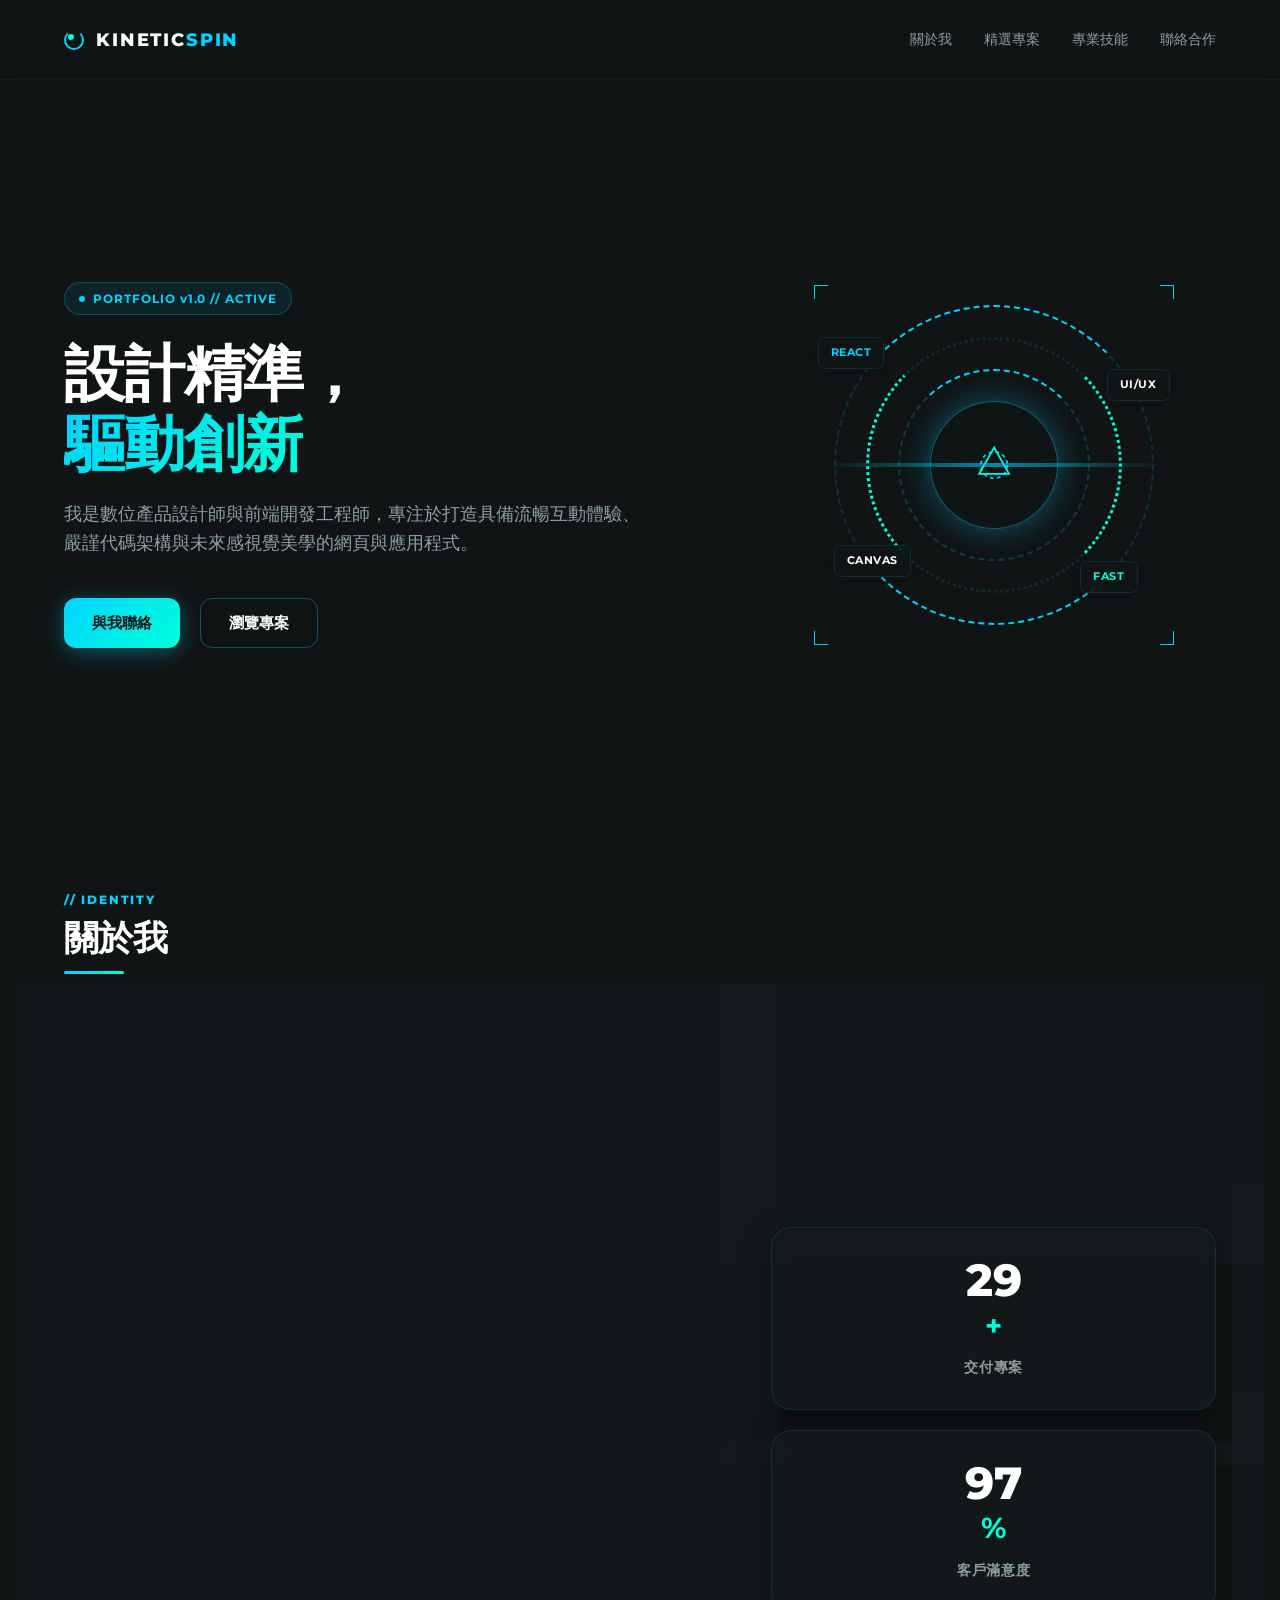
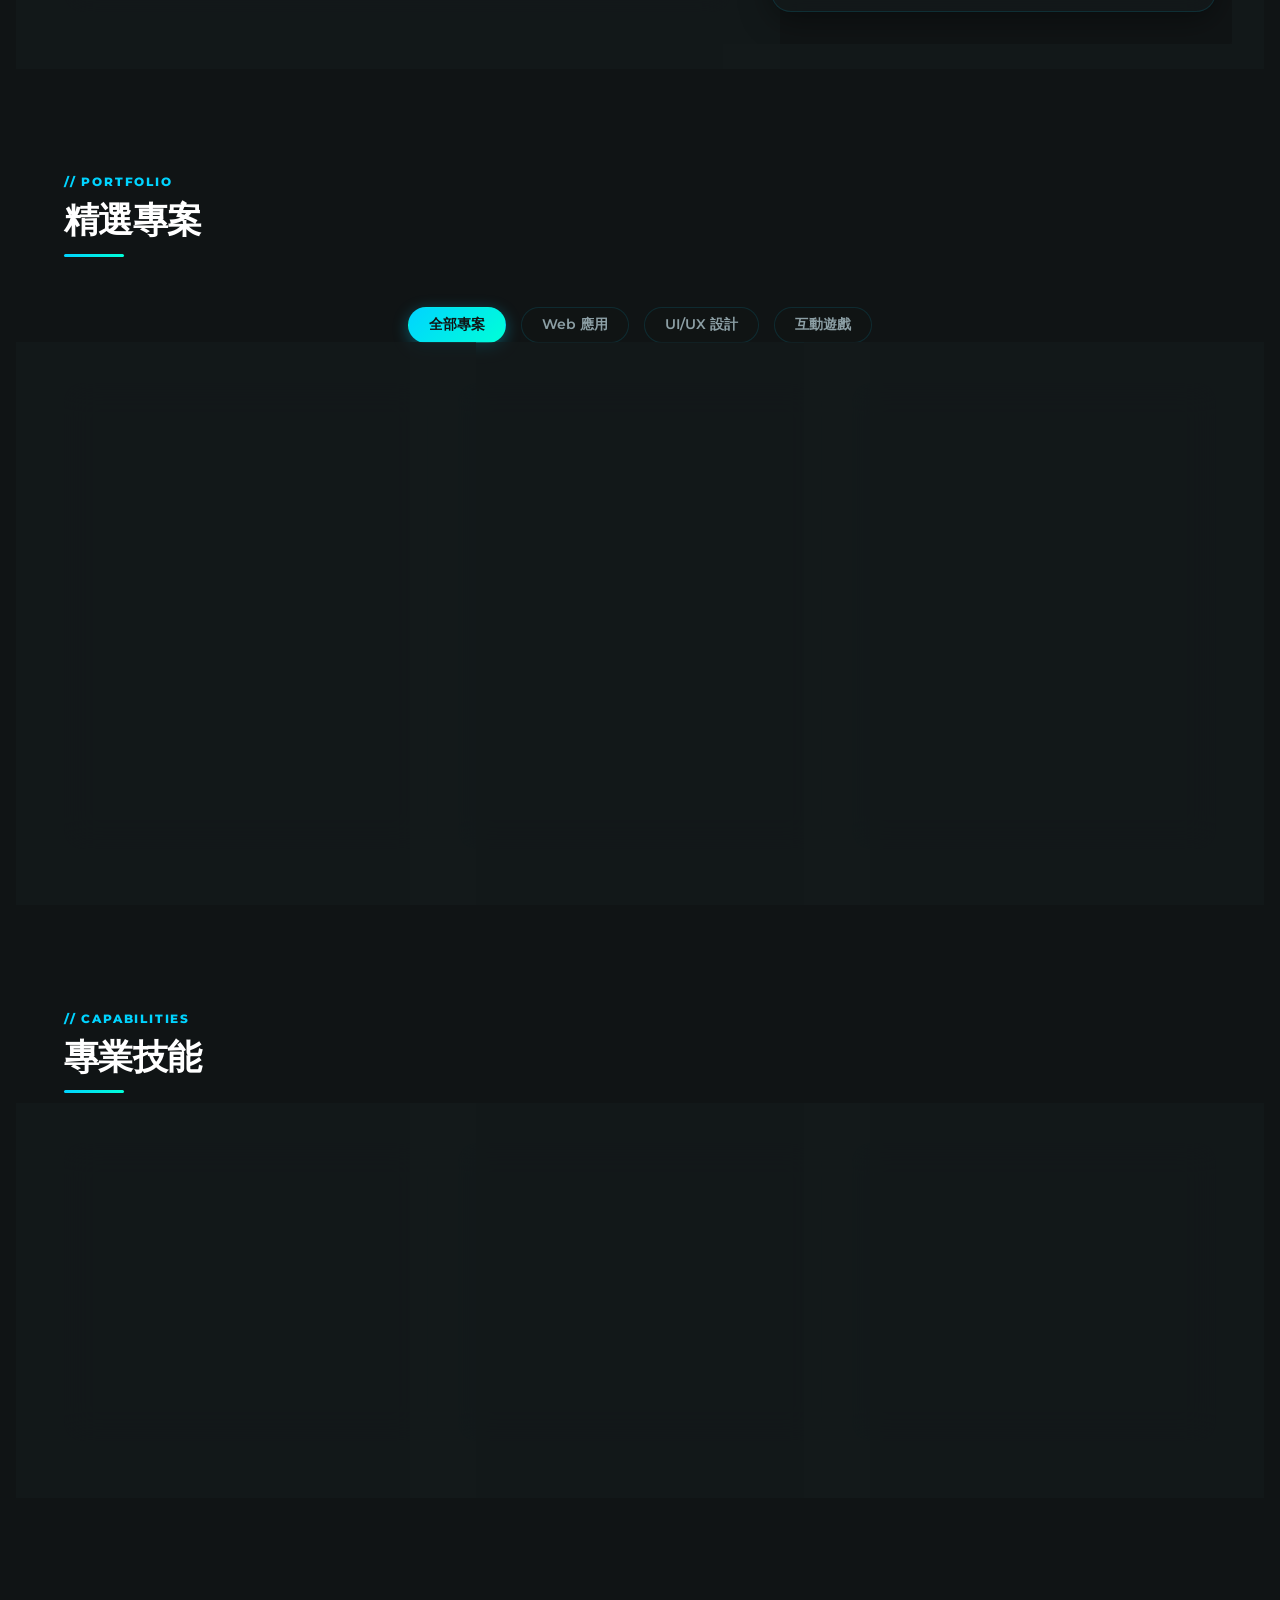
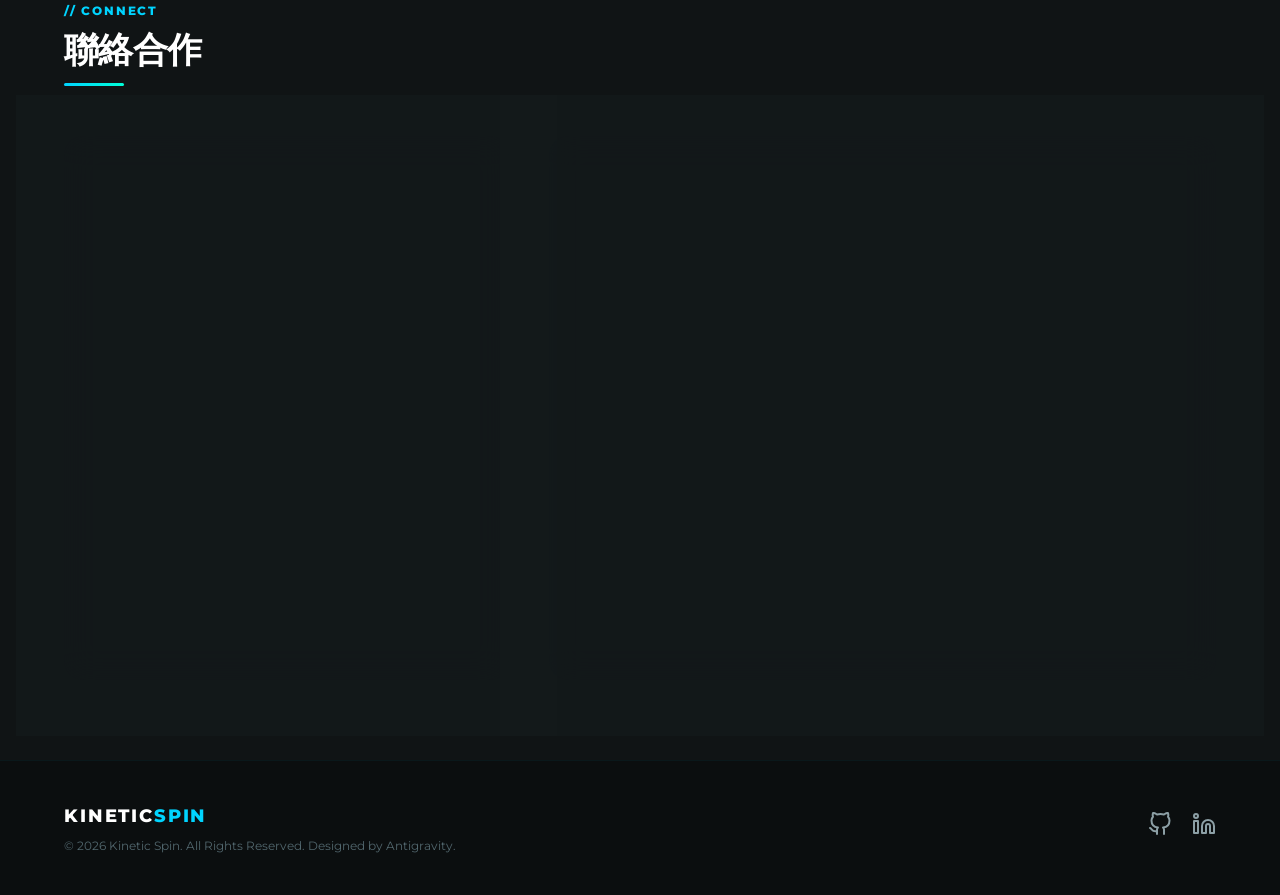
==== index.html @ 8aca9021 "Add files via upload" ====
<!DOCTYPE html>
<html lang="zh-Hant">
<head>
    <meta charset="UTF-8">
    <meta name="viewport" content="width=device-width, initial-scale=1.0">
    <title>設計精準，驅動創新 | Kinetic Spin Portfolio</title>
    <meta name="description" content="個人數位產品設計與網頁開發作品集，融合 Kinetic Spin 科技美學，提供極致的前端體驗與創新技術展示。">
    <!-- Google Font: Montserrat -->
    <link rel="preconnect" href="https://fonts.googleapis.com">
    <link rel="preconnect" href="https://fonts.gstatic.com" crossorigin>
    <link href="https://fonts.googleapis.com/css2?family=Montserrat:wght@300;400;500;600;700;800;900&display=swap" rel="stylesheet">
    <!-- Stylesheet -->
    <link rel="stylesheet" href="styles.css">
</head>
<body>

    <!-- Particle Background Canvas -->
    <canvas id="particleCanvas"></canvas>

    <!-- Navigation Header -->
    <header class="header">
        <div class="nav-container">
            <a href="#" class="logo">
                <div class="logo-spin"></div>
                <span>KINETIC<span class="highlight">SPIN</span></span>
            </a>
            <button class="mobile-nav-toggle" aria-label="切換選單">
                <span class="bar"></span>
                <span class="bar"></span>
                <span class="bar"></span>
            </button>
            <nav class="nav-links">
                <a href="#about" class="nav-link">關於我</a>
                <a href="#projects" class="nav-link">精選專案</a>
                <a href="#skills" class="nav-link">專業技能</a>
                <a href="#contact" class="nav-link">聯絡合作</a>
            </nav>
        </div>
    </header>

    <!-- Main Content -->
    <main>
        <!-- Hero Section -->
        <section id="hero" class="hero-section">
            <div class="grid-container hero-grid">
                <div class="hero-content">
                    <div class="tech-chip">
                        <span class="pulse-dot"></span>
                        <span>PORTFOLIO v1.0 // ACTIVE</span>
                    </div>
                    <h1 class="hero-title">設計精準，<br><span class="gradient-text">驅動創新</span></h1>
                    <p class="hero-subtitle">
                        我是數位產品設計師與前端開發工程師，專注於打造具備流暢互動體驗、嚴謹代碼架構與未來感視覺美學的網頁與應用程式。
                    </p>
                    <div class="hero-actions">
                        <a href="#contact" class="btn btn-primary">與我聯絡</a>
                        <a href="#projects" class="btn btn-secondary">瀏覽專案</a>
                    </div>
                </div>
                <div class="hero-visual">
                    <div class="kinetic-spin-core" id="kineticCore">
                        <!-- Concentric Rotating Cyber Rings -->
                        <div class="ring outer-ring"></div>
                        <div class="ring mid-ring"></div>
                        <div class="ring inner-ring"></div>
                        <div class="core-node">
                            <svg viewBox="0 0 100 100" class="core-svg">
                                <circle cx="50" cy="50" r="15" fill="none" stroke="#00d4ff" stroke-width="2" stroke-dasharray="4, 4" class="pulse-circle" />
                                <polygon points="50,30 67,60 33,60" fill="none" stroke="#00ffd8" stroke-width="2" class="spin-polygon" />
                            </svg>
                        </div>
                        <!-- Tech HUD overlays -->
                        <div class="hud-scanner"></div>
                        <div class="hud-angle-indicator top-left"></div>
                        <div class="hud-angle-indicator top-right"></div>
                        <div class="hud-angle-indicator bottom-left"></div>
                        <div class="hud-angle-indicator bottom-right"></div>
                        <!-- Floating Tech Tags -->
                        <span class="floating-tag tag-1">REACT</span>
                        <span class="floating-tag tag-2">UI/UX</span>
                        <span class="floating-tag tag-3">CANVAS</span>
                        <span class="floating-tag tag-4">FAST</span>
                    </div>
                </div>
            </div>
        </section>

        <!-- About Me Section -->
        <section id="about" class="about-section scroll-reveal">
            <div class="container">
                <div class="section-header">
                    <span class="section-tag">// IDENTITY</span>
                    <h2 class="section-title">關於我</h2>
                    <div class="title-bar"></div>
                </div>
                <div class="about-grid">
                    <div class="about-text-panel glass-panel">
                        <p class="about-paragraph">
                            熱衷於將複雜的用戶需求與業務邏輯轉化為精美、易用且效能卓越的數位介面。我深信，好的產品設計應該像精密齒輪般運作順暢，同時在視覺上給人深刻的衝擊。
                        </p>
                        <p class="about-paragraph">
                            在開發上，我秉持語意化 HTML、模組化 CSS 與高效能 JavaScript，對動畫渲染細節有極高的敏銳度，能純熟運用 HTML5 Canvas、SVG 動畫以及多種主流前端框架。
                        </p>
                    </div>
                    <div class="metrics-panel">
                        <div class="metric-card glass-panel">
                            <span class="metric-num" data-val="5">0</span><span class="metric-plus">+</span>
                            <span class="metric-label">專業年資</span>
                        </div>
                        <div class="metric-card glass-panel">
                            <span class="metric-num" data-val="30">0</span><span class="metric-plus">+</span>
                            <span class="metric-label">交付專案</span>
                        </div>
                        <div class="metric-card glass-panel">
                            <span class="metric-num" data-val="100">0</span><span class="metric-plus">%</span>
                            <span class="metric-label">客戶滿意度</span>
                        </div>
                    </div>
                </div>
            </div>
        </section>

        <!-- Featured Works Section -->
        <section id="projects" class="projects-section scroll-reveal">
            <div class="container">
                <div class="section-header">
                    <span class="section-tag">// PORTFOLIO</span>
                    <h2 class="section-title">精選專案</h2>
                    <div class="title-bar"></div>
                </div>

                <!-- Filter Controls -->
                <div class="filter-controls">
                    <button class="filter-btn active" data-filter="all">全部專案</button>
                    <button class="filter-btn" data-filter="webapp">Web 應用</button>
                    <button class="filter-btn" data-filter="design">UI/UX 設計</button>
                    <button class="filter-btn" data-filter="game">互動遊戲</button>
                </div>

                <!-- Projects Grid -->
                <div class="projects-grid">
                    <!-- Project 1: Kinetic Analytics Dashboard -->
                    <div class="project-card glass-panel" data-category="webapp">
                        <div class="project-image-wrapper">
                            <img src="./assets/project-spin.png" alt="Kinetic Analytics Dashboard 專案縮圖" class="project-image">
                            <div class="project-overlay">
                                <a href="#" class="project-link" aria-label="查看專案詳情">
                                    <svg width="24" height="24" viewBox="0 0 24 24" fill="none" stroke="currentColor" stroke-width="2" stroke-linecap="round" stroke-linejoin="round"><path d="M18 13v6a2 2 0 0 1-2 2H5a2 2 0 0 1-2-2V8a2 2 0 0 1 2-2h6"></path><polyline points="15 3 21 3 21 9"></polyline><line x1="10" y1="14" x2="21" y2="3"></line></svg>
                                </a>
                            </div>
                        </div>
                        <div class="project-details">
                            <span class="project-cat">Web 應用 / 後台系統</span>
                            <h3 class="project-name">Kinetic 數據分析儀表板</h3>
                            <p class="project-description">
                                專為物聯網設備監控設計的即時數據視覺化平台，具備旋轉指針、毛玻璃質感的遙測小工具及深層數據分析報表。
                            </p>
                            <div class="tech-tags">
                                <span class="tech-tag">React</span>
                                <span class="tech-tag">Tailwind</span>
                                <span class="tech-tag">Chart.js</span>
                                <span class="tech-tag">Node.js</span>
                            </div>
                        </div>
                    </div>

                    <!-- Project 2: Interactive Physics Engine -->
                    <div class="project-card glass-panel" data-category="webapp design">
                        <div class="project-image-wrapper">
                            <img src="./assets/project-canvas.png" alt="Interactive Physics Engine 專案縮圖" class="project-image">
                            <div class="project-overlay">
                                <a href="#" class="project-link" aria-label="查看專案詳情">
                                    <svg width="24" height="24" viewBox="0 0 24 24" fill="none" stroke="currentColor" stroke-width="2" stroke-linecap="round" stroke-linejoin="round"><path d="M18 13v6a2 2 0 0 1-2 2H5a2 2 0 0 1-2-2V8a2 2 0 0 1 2-2h6"></path><polyline points="15 3 21 3 21 9"></polyline><line x1="10" y1="14" x2="21" y2="3"></line></svg>
                                </a>
                            </div>
                        </div>
                        <div class="project-details">
                            <span class="project-cat">網頁特效 / Canvas</span>
                            <h3 class="project-name">二維物理引擎實驗室</h3>
                            <p class="project-description">
                                基於 HTML5 Canvas 的輕量級物理引擎，模擬剛體動力學、粒子碰撞網絡與向量場疊加，提供流暢的 60fps 網頁運算。
                            </p>
                            <div class="tech-tags">
                                <span class="tech-tag">Vanilla JS</span>
                                <span class="tech-tag">Canvas</span>
                                <span class="tech-tag">SVG Animation</span>
                                <span class="tech-tag">Math.js</span>
                            </div>
                        </div>
                    </div>

                    <!-- Project 3: Cyber Table Tennis -->
                    <div class="project-card glass-panel" data-category="game">
                        <div class="project-image-wrapper">
                            <img src="./assets/project-game.png" alt="Cyber Table Tennis 專案縮圖" class="project-image">
                            <div class="project-overlay">
                                <a href="#" class="project-link" aria-label="查看專案詳情">
                                    <svg width="24" height="24" viewBox="0 0 24 24" fill="none" stroke="currentColor" stroke-width="2" stroke-linecap="round" stroke-linejoin="round"><path d="M18 13v6a2 2 0 0 1-2 2H5a2 2 0 0 1-2-2V8a2 2 0 0 1 2-2h6"></path><polyline points="15 3 21 3 21 9"></polyline><line x1="10" y1="14" x2="21" y2="3"></line></svg>
                                </a>
                            </div>
                        </div>
                        <div class="project-details">
                            <span class="project-cat">網頁遊戲 / WebGL</span>
                            <h3 class="project-name">極速光輪桌球賽</h3>
                            <p class="project-description">
                                賽博龐克風格的網頁街機桌球遊戲，採用進階碰撞預測算法、智慧 AI 對手與沉浸式音效同步特效。
                            </p>
                            <div class="tech-tags">
                                <span class="tech-tag">Vue.js</span>
                                <span class="tech-tag">Canvas API</span>
                                <span class="tech-tag">Web Audio</span>
                            </div>
                        </div>
                    </div>
                </div>
            </div>
        </section>

        <!-- Skills Section -->
        <section id="skills" class="skills-section scroll-reveal">
            <div class="container">
                <div class="section-header">
                    <span class="section-tag">// CAPABILITIES</span>
                    <h2 class="section-title">專業技能</h2>
                    <div class="title-bar"></div>
                </div>

                <div class="skills-grid">
                    <!-- Tech Skill Categories -->
                    <div class="skill-category glass-panel">
                        <h3 class="category-title">前端開發</h3>
                        <div class="skills-list">
                            <div class="skill-item">
                                <div class="skill-info">
                                    <span>HTML5 / CSS3 / ES6+</span>
                                    <span>95%</span>
                                </div>
                                <div class="progress-bar-bg"><div class="progress-bar-fill" style="width: 95%"></div></div>
                            </div>
                            <div class="skill-item">
                                <div class="skill-info">
                                    <span>React.js / Vue.js</span>
                                    <span>90%</span>
                                </div>
                                <div class="progress-bar-bg"><div class="progress-bar-fill" style="width: 90%"></div></div>
                            </div>
                            <div class="skill-item">
                                <div class="skill-info">
                                    <span>Canvas / SVG / WebGL</span>
                                    <span>85%</span>
                                </div>
                                <div class="progress-bar-bg"><div class="progress-bar-fill" style="width: 85%"></div></div>
                            </div>
                        </div>
                    </div>

                    <div class="skill-category glass-panel">
                        <h3 class="category-title">產品與設計</h3>
                        <div class="skills-list">
                            <div class="skill-item">
                                <div class="skill-info">
                                    <span>UI/UX 介面設計</span>
                                    <span>90%</span>
                                </div>
                                <div class="progress-bar-bg"><div class="progress-bar-fill" style="width: 90%"></div></div>
                            </div>
                            <div class="skill-item">
                                <div class="skill-info">
                                    <span>原型製作 (Figma)</span>
                                    <span>92%</span>
                                </div>
                                <div class="progress-bar-bg"><div class="progress-bar-fill" style="width: 92%"></div></div>
                            </div>
                            <div class="skill-item">
                                <div class="skill-info">
                                    <span>動態與微互動設計</span>
                                    <span>88%</span>
                                </div>
                                <div class="progress-bar-bg"><div class="progress-bar-fill" style="width: 88%"></div></div>
                            </div>
                        </div>
                    </div>

                    <div class="skill-category glass-panel">
                        <h3 class="category-title">其他技術</h3>
                        <div class="skills-list">
                            <div class="skill-item">
                                <div class="skill-info">
                                    <span>Node.js / RESTful API</span>
                                    <span>80%</span>
                                </div>
                                <div class="progress-bar-bg"><div class="progress-bar-fill" style="width: 80%"></div></div>
                            </div>
                            <div class="skill-item">
                                <div class="skill-info">
                                    <span>Git 版本控制 / Webpack / Vite</span>
                                    <span>88%</span>
                                </div>
                                <div class="progress-bar-bg"><div class="progress-bar-fill" style="width: 88%"></div></div>
                            </div>
                            <div class="skill-item">
                                <div class="skill-info">
                                    <span>效能優化與 SEO</span>
                                    <span>85%</span>
                                </div>
                                <div class="progress-bar-bg"><div class="progress-bar-fill" style="width: 85%"></div></div>
                            </div>
                        </div>
                    </div>
                </div>
            </div>
        </section>

        <!-- Contact Section -->
        <section id="contact" class="contact-section scroll-reveal">
            <div class="container">
                <div class="section-header">
                    <span class="section-tag">// CONNECT</span>
                    <h2 class="section-title">聯絡合作</h2>
                    <div class="title-bar"></div>
                </div>

                <div class="contact-grid">
                    <div class="contact-info-panel glass-panel">
                        <h3 class="panel-subtitle">啟動新專案？</h3>
                        <p class="panel-desc">
                            如果您有開發需求、設計項目，或是想聊聊合作機會，歡迎填寫右側表單，我將在 24 小時內與您聯繫。
                        </p>
                        <div class="contact-details">
                            <div class="contact-detail-item">
                                <svg width="20" height="20" viewBox="0 0 24 24" fill="none" stroke="#00d4ff" stroke-width="2" stroke-linecap="round" stroke-linejoin="round"><path d="M4 4h16c1.1 0 2 .9 2 2v12c0 1.1-.9 2-2 2H4c-1.1 0-2-.9-2-2V6c0-1.1.9-2 2-2z"></path><polyline points="22,6 12,13 2,6"></polyline></svg>
                                <span>contact@kineticspin.design</span>
                            </div>
                            <div class="contact-detail-item">
                                <svg width="20" height="20" viewBox="0 0 24 24" fill="none" stroke="#00d4ff" stroke-width="2" stroke-linecap="round" stroke-linejoin="round"><path d="M21 10c0 7-9 13-9 13s-9-6-9-13a9 9 0 0 1 18 0z"></path><circle cx="12" cy="10" r="3"></circle></svg>
                                <span>台灣, 台北市</span>
                            </div>
                        </div>
                    </div>

                    <div class="contact-form-panel glass-panel">
                        <form id="contactForm" novalidate>
                            <div class="form-group">
                                <label for="name" class="form-label">您的姓名</label>
                                <input type="text" id="name" name="name" class="form-input" placeholder="請輸入姓名" required>
                                <span class="error-msg" id="nameError">姓名為必填欄位</span>
                            </div>
                            <div class="form-group">
                                <label for="email" class="form-label">電子郵件</label>
                                <input type="email" id="email" name="email" class="form-input" placeholder="example@email.com" required>
                                <span class="error-msg" id="emailError">請輸入有效的電子郵件地址</span>
                            </div>
                            <div class="form-group">
                                <label for="message" class="form-label">訊息內容</label>
                                <textarea id="message" name="message" class="form-input form-textarea" placeholder="說說您的專案構想..." required></textarea>
                                <span class="error-msg" id="messageError">訊息內容不能為空</span>
                            </div>
                            <button type="submit" class="btn btn-primary btn-block">
                                <span>發送訊息</span>
                                <div class="btn-glow"></div>
                            </button>
                        </form>
                        <!-- Form Success Overlay -->
                        <div class="form-success-overlay" id="formSuccess">
                            <div class="success-icon">✓</div>
                            <h3>發送成功！</h3>
                            <p>感謝您的聯絡，我會盡快回覆您。</p>
                            <button class="btn btn-secondary btn-sm" id="closeSuccessBtn">再次填寫</button>
                        </div>
                    </div>
                </div>
            </div>
        </section>
    </main>

    <!-- Footer Section -->
    <footer class="footer">
        <div class="container footer-container">
            <div class="footer-info">
                <p class="footer-logo">KINETIC<span class="highlight">SPIN</span></p>
                <p class="footer-copyright">&copy; 2026 Kinetic Spin. All Rights Reserved. Designed by Antigravity.</p>
            </div>
            <div class="footer-links">
                <a href="https://github.com" target="_blank" rel="noopener noreferrer" class="footer-social-link" aria-label="Github">
                    <svg width="24" height="24" viewBox="0 0 24 24" fill="none" stroke="currentColor" stroke-width="2" stroke-linecap="round" stroke-linejoin="round"><path d="M9 19c-5 1.5-5-2.5-7-3m14 6v-3.87a3.37 3.37 0 0 0-.94-2.61c3.14-.35 6.44-1.54 6.44-7A5.44 5.44 0 0 0 20 4.77 5.07 5.07 0 0 0 19.91 1S18.73.65 16 2.48a13.38 13.38 0 0 0-7 0C6.27.65 5.09 1 5.09 1A5.07 5.07 0 0 0 5 4.77a5.44 5.44 0 0 0-1.5 3.78c0 5.42 3.3 6.61 6.44 7A3.37 3.37 0 0 0 9 18.13V22"></path></svg>
                </a>
                <a href="https://linkedin.com" target="_blank" rel="noopener noreferrer" class="footer-social-link" aria-label="LinkedIn">
                    <svg width="24" height="24" viewBox="0 0 24 24" fill="none" stroke="currentColor" stroke-width="2" stroke-linecap="round" stroke-linejoin="round"><path d="M16 8a6 6 0 0 1 6 6v7h-4v-7a2 2 0 0 0-2-2 2 2 0 0 0-2 2v7h-4v-7a6 6 0 0 1 6-6z"></path><rect x="2" y="9" width="4" height="12"></rect><circle cx="4" cy="4" r="2"></circle></svg>
                </a>
            </div>
        </div>
    </footer>

    <!-- JavaScript -->
    <script src="script.js"></script>
</body>
</html>
---- styles.css ----
/* ==========================================================================
   Kinetic Spin Portfolio - CSS Stylesheet
   ========================================================================== */

/* --- Custom Properties & Theme Setup --- */
:root {
    --bg-primary: #101415;
    --bg-secondary: #141b1d;
    --bg-card: rgba(20, 27, 29, 0.65);
    
    --accent-cyan: #00d4ff;
    --accent-cyan-glow: rgba(0, 212, 255, 0.35);
    --accent-teal: #00ffd8;
    --accent-teal-glow: rgba(0, 255, 216, 0.3);
    
    --text-primary: #ffffff;
    --text-secondary: #8c9fa5;
    --text-muted: #52676e;
    
    --glass-border: rgba(0, 212, 255, 0.12);
    --glass-border-hover: rgba(0, 212, 255, 0.35);
    --glass-blur: 16px;
    
    --font-main: 'Montserrat', -apple-system, BlinkMacSystemFont, "Segoe UI", Roboto, sans-serif;
    
    --transition-fast: 0.2s ease;
    --transition-normal: 0.4s cubic-bezier(0.16, 1, 0.3, 1);
    --transition-slow: 0.8s cubic-bezier(0.16, 1, 0.3, 1);
    
    --border-radius-sm: 6px;
    --border-radius-md: 12px;
    --border-radius-lg: 20px; /* ROUND_EIGHT / Friendly modern tech look */
    
    --container-max-width: 1200px;
    --header-height: 80px;
}

/* --- Reset & Base Styles --- */
*, *::before, *::after {
    box-sizing: border-box;
    margin: 0;
    padding: 0;
}

html {
    scroll-behavior: smooth;
    font-size: 16px;
    background-color: var(--bg-primary);
    overflow-x: hidden;
}

body {
    font-family: var(--font-main);
    color: var(--text-primary);
    background-color: var(--bg-primary);
    line-height: 1.6;
    overflow-x: hidden;
    -webkit-font-smoothing: antialiased;
}

/* Custom Scrollbar */
::-webkit-scrollbar {
    width: 8px;
}
::-webkit-scrollbar-track {
    background: var(--bg-primary);
}
::-webkit-scrollbar-thumb {
    background: var(--bg-secondary);
    border: 2px solid var(--bg-primary);
    border-radius: 4px;
}
::-webkit-scrollbar-thumb:hover {
    background: var(--accent-cyan);
}

/* --- Layout Components --- */
.container {
    width: 90%;
    max-width: var(--container-max-width);
    margin: 0 auto;
    padding: 80px 0;
}

.grid-container {
    width: 90%;
    max-width: var(--container-max-width);
    margin: 0 auto;
}

/* Particle Background Canvas */
#particleCanvas {
    position: fixed;
    top: 0;
    left: 0;
    width: 100vw;
    height: 100vh;
    z-index: -2;
    pointer-events: none;
}

/* Cyber Grid & Scanline Background */
body::before {
    content: '';
    position: fixed;
    top: 0;
    left: 0;
    width: 100vw;
    height: 100vh;
    background-image: 
        linear-gradient(rgba(0, 212, 255, 0.015) 1px, transparent 1px),
        linear-gradient(90deg, rgba(0, 212, 255, 0.015) 1px, transparent 1px);
    background-size: 40px 40px;
    background-position: center;
    z-index: -1;
    pointer-events: none;
}

/* --- Glassmorphism UI Panels --- */
.glass-panel {
    background: var(--bg-card);
    backdrop-filter: blur(var(--glass-blur));
    -webkit-backdrop-filter: blur(var(--glass-blur));
    border: 1px solid var(--glass-border);
    border-radius: var(--border-radius-lg);
    box-shadow: 0 8px 32px 0 rgba(0, 0, 0, 0.37);
    transition: border-color var(--transition-normal), box-shadow var(--transition-normal), transform var(--transition-normal);
}

.glass-panel:hover {
    border-color: var(--glass-border-hover);
    box-shadow: 0 8px 32px 0 rgba(0, 212, 255, 0.08);
}

/* --- Typography Utilities --- */
h1, h2, h3, h4, h5, h6 {
    font-weight: 700;
    line-height: 1.2;
    letter-spacing: -0.02em;
}

.gradient-text {
    background: linear-gradient(135deg, var(--accent-cyan) 0%, var(--accent-teal) 100%);
    -webkit-background-clip: text;
    -webkit-text-fill-color: transparent;
    display: inline-block;
}

.highlight {
    color: var(--accent-cyan);
}

/* --- Button Styling --- */
.btn {
    display: inline-flex;
    align-items: center;
    justify-content: center;
    font-family: var(--font-main);
    font-size: 0.95rem;
    font-weight: 600;
    text-decoration: none;
    padding: 12px 28px;
    border-radius: var(--border-radius-md);
    cursor: pointer;
    transition: all var(--transition-normal);
    position: relative;
    overflow: hidden;
    gap: 8px;
}

.btn-primary {
    background: linear-gradient(135deg, var(--accent-cyan) 0%, var(--accent-teal) 100%);
    color: var(--bg-primary);
    border: none;
    box-shadow: 0 4px 20px var(--accent-cyan-glow);
}

.btn-primary:hover {
    transform: translateY(-2px);
    box-shadow: 0 6px 24px rgba(0, 212, 255, 0.5);
    filter: brightness(1.1);
}

.btn-secondary {
    background: transparent;
    color: var(--text-primary);
    border: 1px solid var(--glass-border-hover);
    backdrop-filter: blur(8px);
}

.btn-secondary:hover {
    background: rgba(0, 212, 255, 0.08);
    border-color: var(--accent-cyan);
    transform: translateY(-2px);
    box-shadow: 0 4px 15px var(--accent-cyan-glow);
}

.btn-block {
    display: flex;
    width: 100%;
}

.btn-sm {
    padding: 8px 16px;
    font-size: 0.85rem;
}

/* --- Header / Fixed Navigation --- */
.header {
    position: fixed;
    top: 0;
    left: 0;
    width: 100%;
    height: var(--header-height);
    background: rgba(16, 20, 21, 0.7);
    backdrop-filter: blur(12px);
    -webkit-backdrop-filter: blur(12px);
    border-bottom: 1px solid rgba(0, 212, 255, 0.06);
    z-index: 100;
    transition: background var(--transition-fast), border-bottom var(--transition-fast);
}

.header.scrolled {
    background: rgba(16, 20, 21, 0.9);
    border-bottom-color: rgba(0, 212, 255, 0.15);
}

.nav-container {
    max-width: var(--container-max-width);
    width: 90%;
    height: 100%;
    margin: 0 auto;
    display: flex;
    align-items: center;
    justify-content: space-between;
}

.logo {
    display: flex;
    align-items: center;
    gap: 12px;
    font-size: 1.15rem;
    font-weight: 800;
    letter-spacing: 0.1em;
    color: var(--text-primary);
    text-decoration: none;
}

.logo-spin {
    width: 20px;
    height: 20px;
    border: 2.5px solid var(--accent-cyan);
    border-top-color: transparent;
    border-radius: 50%;
    animation: spin 2.5s linear infinite;
    position: relative;
}

.logo-spin::before {
    content: '';
    position: absolute;
    top: 2px;
    left: 2px;
    width: 6px;
    height: 6px;
    background-color: var(--accent-teal);
    border-radius: 50%;
}

.nav-links {
    display: flex;
    gap: 32px;
}

.nav-link {
    color: var(--text-secondary);
    text-decoration: none;
    font-size: 0.9rem;
    font-weight: 500;
    position: relative;
    padding: 6px 0;
    transition: color var(--transition-fast);
}

.nav-link:hover {
    color: var(--accent-cyan);
}

.nav-link::after {
    content: '';
    position: absolute;
    bottom: 0;
    left: 0;
    width: 0%;
    height: 2px;
    background: linear-gradient(90deg, var(--accent-cyan), var(--accent-teal));
    transition: width var(--transition-normal);
}

.nav-link:hover::after,
.nav-link.active::after {
    width: 100%;
}

.nav-link.active {
    color: var(--text-primary);
}

/* Mobile Nav Toggle */
.mobile-nav-toggle {
    display: none;
    flex-direction: column;
    justify-content: space-between;
    width: 24px;
    height: 18px;
    background: transparent;
    border: none;
    cursor: pointer;
    z-index: 101;
}

.mobile-nav-toggle .bar {
    width: 100%;
    height: 2px;
    background-color: var(--text-primary);
    transition: all var(--transition-normal);
}

/* --- Hero Section --- */
.hero-section {
    padding-top: calc(var(--header-height) + 40px);
    min-height: 90vh;
    display: flex;
    align-items: center;
    position: relative;
}

.hero-grid {
    display: grid;
    grid-template-columns: 1.2fr 0.8fr;
    gap: 40px;
    align-items: center;
    width: 90%;
}

.tech-chip {
    display: inline-flex;
    align-items: center;
    gap: 8px;
    background: rgba(0, 212, 255, 0.08);
    border: 1px solid rgba(0, 212, 255, 0.25);
    padding: 6px 14px;
    border-radius: 30px;
    font-size: 0.75rem;
    font-weight: 700;
    color: var(--accent-cyan);
    letter-spacing: 0.08em;
    margin-bottom: 24px;
}

.pulse-dot {
    width: 6px;
    height: 6px;
    background-color: var(--accent-cyan);
    border-radius: 50%;
    animation: pulse 1.8s infinite;
}

.hero-title {
    font-size: 3.8rem;
    font-weight: 900;
    margin-bottom: 20px;
    line-height: 1.15;
}

.hero-subtitle {
    font-size: 1.15rem;
    color: var(--text-secondary);
    margin-bottom: 40px;
    max-width: 580px;
    font-weight: 400;
}

.hero-actions {
    display: flex;
    gap: 20px;
}

/* Hero Kinetic Spin Core Graphic */
.hero-visual {
    display: flex;
    justify-content: center;
    align-items: center;
    position: relative;
    height: 450px;
}

.kinetic-spin-core {
    width: 320px;
    height: 320px;
    position: relative;
    display: flex;
    align-items: center;
    justify-content: center;
    cursor: pointer;
}

.ring {
    position: absolute;
    border-radius: 50%;
    border: 2px solid transparent;
    transition: transform var(--transition-slow), border-color var(--transition-normal);
}

.outer-ring {
    width: 100%;
    height: 100%;
    border-color: rgba(0, 212, 255, 0.15);
    border-top-color: var(--accent-cyan);
    border-bottom-color: var(--accent-cyan);
    border-style: dashed;
    animation: spin 12s linear infinite;
}

.mid-ring {
    width: 80%;
    height: 80%;
    border-color: rgba(0, 255, 216, 0.1);
    border-left-color: var(--accent-teal);
    border-right-color: var(--accent-teal);
    border-style: dotted;
    border-width: 3px;
    animation: spin-reverse 8s linear infinite;
}

.inner-ring {
    width: 60%;
    height: 60%;
    border-color: rgba(0, 212, 255, 0.2);
    border-top-color: var(--accent-cyan);
    border-style: dashed;
    animation: spin 5s linear infinite;
}

.core-node {
    width: 40%;
    height: 40%;
    background: rgba(16, 20, 21, 0.85);
    border: 1px solid rgba(0, 212, 255, 0.4);
    border-radius: 50%;
    display: flex;
    align-items: center;
    justify-content: center;
    box-shadow: 0 0 30px var(--accent-cyan-glow);
    z-index: 5;
    position: relative;
}

.core-svg {
    width: 70%;
    height: 70%;
}

.spin-polygon {
    transform-origin: 50px 50px;
    animation: spin 15s linear infinite;
}

.pulse-circle {
    transform-origin: 50px 50px;
    animation: scale-pulse 3s ease-in-out infinite;
}

/* HUD Overlay decoration */
.hud-scanner {
    position: absolute;
    width: 105%;
    height: 4px;
    background: linear-gradient(90deg, transparent, var(--accent-cyan), transparent);
    animation: scan 4s ease-in-out infinite;
    opacity: 0.6;
    pointer-events: none;
    z-index: 6;
}

.hud-angle-indicator {
    position: absolute;
    width: 14px;
    height: 14px;
    border: 1.5px solid var(--accent-cyan);
    pointer-events: none;
}
.hud-angle-indicator.top-left { top: -20px; left: -20px; border-right: none; border-bottom: none; }
.hud-angle-indicator.top-right { top: -20px; right: -20px; border-left: none; border-bottom: none; }
.hud-angle-indicator.bottom-left { bottom: -20px; left: -20px; border-right: none; border-top: none; }
.hud-angle-indicator.bottom-right { bottom: -20px; right: -20px; border-left: none; border-top: none; }

/* Floating Tech Tags */
.floating-tag {
    position: absolute;
    background: rgba(16, 20, 21, 0.7);
    border: 1px solid var(--glass-border);
    backdrop-filter: blur(6px);
    padding: 6px 12px;
    border-radius: var(--border-radius-sm);
    font-size: 0.7rem;
    font-weight: 700;
    letter-spacing: 0.05em;
    color: var(--text-primary);
    box-shadow: 0 4px 12px rgba(0,0,0,0.2);
    z-index: 10;
    pointer-events: none;
}

.tag-1 { top: 10%; left: -5%; animation: float-slow 4s ease-in-out infinite; color: var(--accent-cyan); }
.tag-2 { top: 20%; right: -5%; animation: float-normal 5s ease-in-out infinite 0.5s; }
.tag-3 { bottom: 15%; left: 0%; animation: float-normal 4.5s ease-in-out infinite 1s; }
.tag-4 { bottom: 10%; right: 5%; animation: float-slow 5.5s ease-in-out infinite 1.5s; color: var(--accent-teal); }

/* Speed-up effect on hover */
.kinetic-spin-core:hover .outer-ring { animation-duration: 4s; border-color: rgba(0, 212, 255, 0.4); }
.kinetic-spin-core:hover .mid-ring { animation-duration: 2.5s; border-color: rgba(0, 255, 216, 0.3); }
.kinetic-spin-core:hover .inner-ring { animation-duration: 1.5s; border-color: rgba(0, 212, 255, 0.5); }
.kinetic-spin-core:hover .core-node { box-shadow: 0 0 50px var(--accent-cyan); border-color: var(--accent-cyan); }

/* --- Section Headers --- */
.section-header {
    margin-bottom: 50px;
    position: relative;
}

.section-tag {
    display: block;
    font-size: 0.75rem;
    font-weight: 800;
    color: var(--accent-cyan);
    letter-spacing: 0.15em;
    margin-bottom: 8px;
}

.section-title {
    font-size: 2.2rem;
    font-weight: 800;
    color: var(--text-primary);
    margin-bottom: 12px;
}

.title-bar {
    width: 60px;
    height: 3px;
    background: linear-gradient(90deg, var(--accent-cyan), var(--accent-teal));
    border-radius: 2px;
}

/* --- About Me Section --- */
.about-grid {
    display: grid;
    grid-template-columns: 1.2fr 0.8fr;
    gap: 40px;
    align-items: stretch;
}

.about-text-panel {
    padding: 40px;
    display: flex;
    flex-direction: column;
    justify-content: center;
    gap: 20px;
}

.about-paragraph {
    color: var(--text-secondary);
    font-size: 1.05rem;
    line-height: 1.7;
}

.metrics-panel {
    display: flex;
    flex-direction: column;
    gap: 20px;
    justify-content: space-between;
}

.metric-card {
    padding: 30px;
    text-align: center;
    flex: 1;
    display: flex;
    flex-direction: column;
    justify-content: center;
    position: relative;
    overflow: hidden;
}

.metric-card::before {
    content: '';
    position: absolute;
    top: 0;
    left: 0;
    width: 4px;
    height: 100%;
    background: var(--accent-cyan);
    opacity: 0;
    transition: opacity var(--transition-normal);
}

.metric-card:hover::before {
    opacity: 1;
}

.metric-num {
    font-size: 2.8rem;
    font-weight: 800;
    color: var(--text-primary);
    line-height: 1;
    transition: color var(--transition-fast);
}

.metric-card:hover .metric-num {
    color: var(--accent-cyan);
}

.metric-plus {
    font-size: 1.8rem;
    color: var(--accent-teal);
    font-weight: 700;
}

.metric-label {
    font-size: 0.85rem;
    color: var(--text-secondary);
    margin-top: 8px;
    font-weight: 600;
    letter-spacing: 0.05em;
}

/* --- Featured Works Section --- */
.filter-controls {
    display: flex;
    justify-content: center;
    gap: 15px;
    margin-bottom: 40px;
    flex-wrap: wrap;
}

.filter-btn {
    background: rgba(16, 20, 21, 0.5);
    border: 1px solid var(--glass-border);
    color: var(--text-secondary);
    padding: 8px 20px;
    font-family: var(--font-main);
    font-size: 0.85rem;
    font-weight: 600;
    border-radius: 30px;
    cursor: pointer;
    transition: all var(--transition-normal);
}

.filter-btn:hover {
    color: var(--text-primary);
    border-color: var(--glass-border-hover);
    background: rgba(0, 212, 255, 0.05);
}

.filter-btn.active {
    color: var(--bg-primary);
    background: linear-gradient(135deg, var(--accent-cyan) 0%, var(--accent-teal) 100%);
    border-color: transparent;
    box-shadow: 0 4px 15px var(--accent-cyan-glow);
}

.projects-grid {
    display: grid;
    grid-template-columns: repeat(auto-fill, minmax(340px, 1fr));
    gap: 30px;
}

.project-card {
    display: flex;
    flex-direction: column;
    overflow: hidden;
    height: 100%;
}

.project-image-wrapper {
    position: relative;
    width: 100%;
    height: 200px;
    overflow: hidden;
    background-color: var(--bg-primary);
}

.project-image {
    width: 100%;
    height: 100%;
    object-fit: cover;
    transition: transform var(--transition-slow), filter var(--transition-normal);
}

.project-overlay {
    position: absolute;
    top: 0;
    left: 0;
    width: 100%;
    height: 100%;
    background: rgba(16, 20, 21, 0.8);
    backdrop-filter: blur(4px);
    display: flex;
    align-items: center;
    justify-content: center;
    opacity: 0;
    transition: opacity var(--transition-normal);
}

.project-link {
    width: 50px;
    height: 50px;
    border-radius: 50%;
    background-color: var(--accent-cyan);
    color: var(--bg-primary);
    display: flex;
    align-items: center;
    justify-content: center;
    transform: translateY(20px);
    transition: transform var(--transition-normal), background-color var(--transition-fast);
}

.project-link:hover {
    background-color: var(--accent-teal);
}

.project-card:hover .project-image {
    transform: scale(1.08);
}

.project-card:hover .project-overlay {
    opacity: 1;
}

.project-card:hover .project-link {
    transform: translateY(0);
}

.project-details {
    padding: 24px;
    display: flex;
    flex-direction: column;
    flex-grow: 1;
}

.project-cat {
    font-size: 0.75rem;
    font-weight: 700;
    color: var(--accent-cyan);
    letter-spacing: 0.05em;
    margin-bottom: 8px;
}

.project-name {
    font-size: 1.25rem;
    font-weight: 700;
    margin-bottom: 12px;
    color: var(--text-primary);
}

.project-description {
    font-size: 0.9rem;
    color: var(--text-secondary);
    margin-bottom: 20px;
    line-height: 1.6;
    flex-grow: 1;
}

.tech-tags {
    display: flex;
    flex-wrap: wrap;
    gap: 8px;
}

.tech-tag {
    font-size: 0.7rem;
    font-weight: 600;
    color: var(--accent-teal);
    background: rgba(0, 255, 216, 0.06);
    border: 1px solid rgba(0, 255, 216, 0.15);
    padding: 4px 10px;
    border-radius: var(--border-radius-sm);
}

/* Animations for filter filtering */
.project-card.hide {
    display: none;
}

/* --- Skills Section --- */
.skills-grid {
    display: grid;
    grid-template-columns: repeat(auto-fit, minmax(320px, 1fr));
    gap: 30px;
}

.skill-category {
    padding: 35px;
}

.category-title {
    font-size: 1.25rem;
    font-weight: 700;
    margin-bottom: 30px;
    color: var(--text-primary);
    border-bottom: 1px solid rgba(0, 212, 255, 0.1);
    padding-bottom: 12px;
    position: relative;
}

.category-title::after {
    content: '';
    position: absolute;
    bottom: -1px;
    left: 0;
    width: 40px;
    height: 1px;
    background-color: var(--accent-cyan);
}

.skills-list {
    display: flex;
    flex-direction: column;
    gap: 24px;
}

.skill-info {
    display: flex;
    justify-content: space-between;
    font-size: 0.9rem;
    font-weight: 500;
    color: var(--text-secondary);
    margin-bottom: 8px;
}

.progress-bar-bg {
    width: 100%;
    height: 6px;
    background-color: rgba(16, 20, 21, 0.7);
    border-radius: 3px;
    overflow: hidden;
}

.progress-bar-fill {
    height: 100%;
    background: linear-gradient(90deg, var(--accent-cyan), var(--accent-teal));
    border-radius: 3px;
    width: 0%; /* Initial state for scroll animation */
    transition: width 1.2s cubic-bezier(0.1, 0.5, 0.1, 1);
}

/* --- Contact Section --- */
.contact-grid {
    display: grid;
    grid-template-columns: 0.8fr 1.2fr;
    gap: 40px;
}

.contact-info-panel {
    padding: 40px;
    display: flex;
    flex-direction: column;
    justify-content: center;
}

.panel-subtitle {
    font-size: 1.5rem;
    font-weight: 700;
    margin-bottom: 15px;
}

.panel-desc {
    color: var(--text-secondary);
    font-size: 0.95rem;
    line-height: 1.6;
    margin-bottom: 35px;
}

.contact-details {
    display: flex;
    flex-direction: column;
    gap: 20px;
}

.contact-detail-item {
    display: flex;
    align-items: center;
    gap: 15px;
    color: var(--text-secondary);
    font-size: 0.95rem;
}

.contact-form-panel {
    padding: 40px;
    position: relative;
}

.form-group {
    margin-bottom: 24px;
    position: relative;
}

.form-label {
    display: block;
    font-size: 0.85rem;
    font-weight: 600;
    color: var(--text-secondary);
    margin-bottom: 8px;
    letter-spacing: 0.05em;
}

.form-input {
    width: 100%;
    background: rgba(16, 20, 21, 0.6);
    border: 1px solid var(--glass-border);
    color: var(--text-primary);
    padding: 14px 18px;
    border-radius: var(--border-radius-md);
    font-family: var(--font-main);
    font-size: 0.95rem;
    outline: none;
    transition: all var(--transition-normal);
}

.form-input::placeholder {
    color: var(--text-muted);
}

.form-input:focus {
    border-color: var(--accent-cyan);
    box-shadow: 0 0 15px var(--accent-cyan-glow);
    background: rgba(16, 20, 21, 0.8);
}

.form-textarea {
    height: 150px;
    resize: none;
}

.error-msg {
    display: none;
    color: #ff3e3e;
    font-size: 0.75rem;
    margin-top: 6px;
    font-weight: 600;
}

.form-group.invalid .form-input {
    border-color: #ff3e3e;
}

.form-group.invalid .error-msg {
    display: block;
}

/* Success Overlay */
.form-success-overlay {
    position: absolute;
    top: 0;
    left: 0;
    width: 100%;
    height: 100%;
    background: rgba(20, 27, 29, 0.95);
    backdrop-filter: blur(12px);
    border-radius: var(--border-radius-lg);
    display: flex;
    flex-direction: column;
    align-items: center;
    justify-content: center;
    padding: 40px;
    text-align: center;
    opacity: 0;
    pointer-events: none;
    transform: scale(0.9);
    transition: all var(--transition-normal);
    z-index: 10;
}

.form-success-overlay.show {
    opacity: 1;
    pointer-events: auto;
    transform: scale(1);
}

.success-icon {
    width: 60px;
    height: 60px;
    border-radius: 50%;
    background-color: var(--accent-teal);
    color: var(--bg-primary);
    font-size: 1.8rem;
    font-weight: 800;
    display: flex;
    align-items: center;
    justify-content: center;
    margin-bottom: 20px;
    box-shadow: 0 0 20px var(--accent-teal-glow);
}

.form-success-overlay h3 {
    font-size: 1.6rem;
    margin-bottom: 10px;
}

.form-success-overlay p {
    color: var(--text-secondary);
    margin-bottom: 25px;
    font-size: 0.95rem;
}

/* --- Footer --- */
.footer {
    background-color: #0b0e0f;
    border-top: 1px solid rgba(0, 212, 255, 0.05);
    padding: 40px 0;
}

.footer-container {
    display: flex;
    align-items: center;
    justify-content: space-between;
    flex-wrap: wrap;
    gap: 20px;
    padding: 0;
    width: 90%;
}

.footer-logo {
    font-size: 1.15rem;
    font-weight: 800;
    letter-spacing: 0.1em;
    margin-bottom: 6px;
}

.footer-copyright {
    font-size: 0.75rem;
    color: var(--text-muted);
}

.footer-links {
    display: flex;
    gap: 20px;
}

.footer-social-link {
    color: var(--text-secondary);
    transition: color var(--transition-fast), transform var(--transition-fast);
}

.footer-social-link:hover {
    color: var(--accent-cyan);
    transform: translateY(-2px);
}

/* --- Scroll Reveal Animations --- */
.scroll-reveal {
    opacity: 0;
    transform: translateY(30px);
    transition: opacity var(--transition-slow), transform var(--transition-slow);
}

.scroll-reveal.revealed {
    opacity: 1;
    transform: translateY(0);
}

/* --- Keyframe Animations --- */
@keyframes spin {
    0% { transform: rotate(0deg); }
    100% { transform: rotate(360deg); }
}

@keyframes spin-reverse {
    0% { transform: rotate(360deg); }
    100% { transform: rotate(0deg); }
}

@keyframes pulse {
    0% {
        box-shadow: 0 0 0 0 rgba(0, 212, 255, 0.6);
        transform: scale(0.95);
    }
    70% {
        box-shadow: 0 0 0 8px rgba(0, 212, 255, 0);
        transform: scale(1);
    }
    100% {
        box-shadow: 0 0 0 0 rgba(0, 212, 255, 0);
        transform: scale(0.95);
    }
}

@keyframes scale-pulse {
    0%, 100% { transform: scale(1); opacity: 0.4; }
    50% { transform: scale(1.2); opacity: 1; }
}

@keyframes scan {
    0% { top: -5%; }
    50% { top: 105%; }
    100% { top: -5%; }
}

@keyframes float-slow {
    0%, 100% { transform: translateY(0) rotate(0deg); }
    50% { transform: translateY(-10px) rotate(1deg); }
}

@keyframes float-normal {
    0%, 100% { transform: translateY(0) rotate(0deg); }
    50% { transform: translateY(-15px) rotate(-1deg); }
}

/* --- Responsive Media Queries --- */
@media (max-width: 992px) {
    :root {
        --header-height: 70px;
    }
    
    .container {
        padding: 50px 0;
    }
    
    .hero-grid {
        grid-template-columns: 1fr;
        gap: 60px;
        text-align: center;
    }
    
    .hero-content {
        display: flex;
        flex-direction: column;
        align-items: center;
    }
    
    .hero-title {
        font-size: 3rem;
    }
    
    .hero-subtitle {
        margin-left: auto;
        margin-right: auto;
    }
    
    .hero-visual {
        height: 350px;
    }
    
    .kinetic-spin-core {
        width: 260px;
        height: 260px;
    }
    
    .about-grid {
        grid-template-columns: 1fr;
    }
    
    .metrics-panel {
        flex-direction: row;
    }
    
    .metric-card {
        padding: 20px;
    }
    
    .contact-grid {
        grid-template-columns: 1fr;
    }
}

@media (max-width: 768px) {
    /* Mobile Menu Drawer Toggle */
    .mobile-nav-toggle {
        display: flex;
    }
    
    .nav-links {
        position: fixed;
        top: var(--header-height);
        right: -100%;
        width: 250px;
        height: calc(100vh - var(--header-height));
        background: rgba(16, 20, 21, 0.95);
        backdrop-filter: blur(16px);
        -webkit-backdrop-filter: blur(16px);
        border-left: 1px solid var(--glass-border);
        flex-direction: column;
        padding: 40px;
        gap: 24px;
        transition: right var(--transition-normal);
        z-index: 100;
    }
    
    .nav-links.active {
        right: 0;
    }
    
    .nav-link {
        font-size: 1.1rem;
    }
    
    /* Toggle Hamburger Animation */
    .mobile-nav-toggle.open .bar:nth-child(1) {
        transform: translateY(8px) rotate(45deg);
    }
    .mobile-nav-toggle.open .bar:nth-child(2) {
        opacity: 0;
    }
    .mobile-nav-toggle.open .bar:nth-child(3) {
        transform: translateY(-8px) rotate(-45deg);
    }
    
    .hero-title {
        font-size: 2.3rem;
    }
    
    .metrics-panel {
        flex-direction: column;
    }
    
    .footer-container {
        flex-direction: column;
        text-align: center;
    }
}

@media (max-width: 480px) {
    .hero-actions {
        flex-direction: column;
        width: 100%;
    }
    .btn {
        width: 100%;
    }
    
    .projects-grid {
        grid-template-columns: 1fr;
    }
}
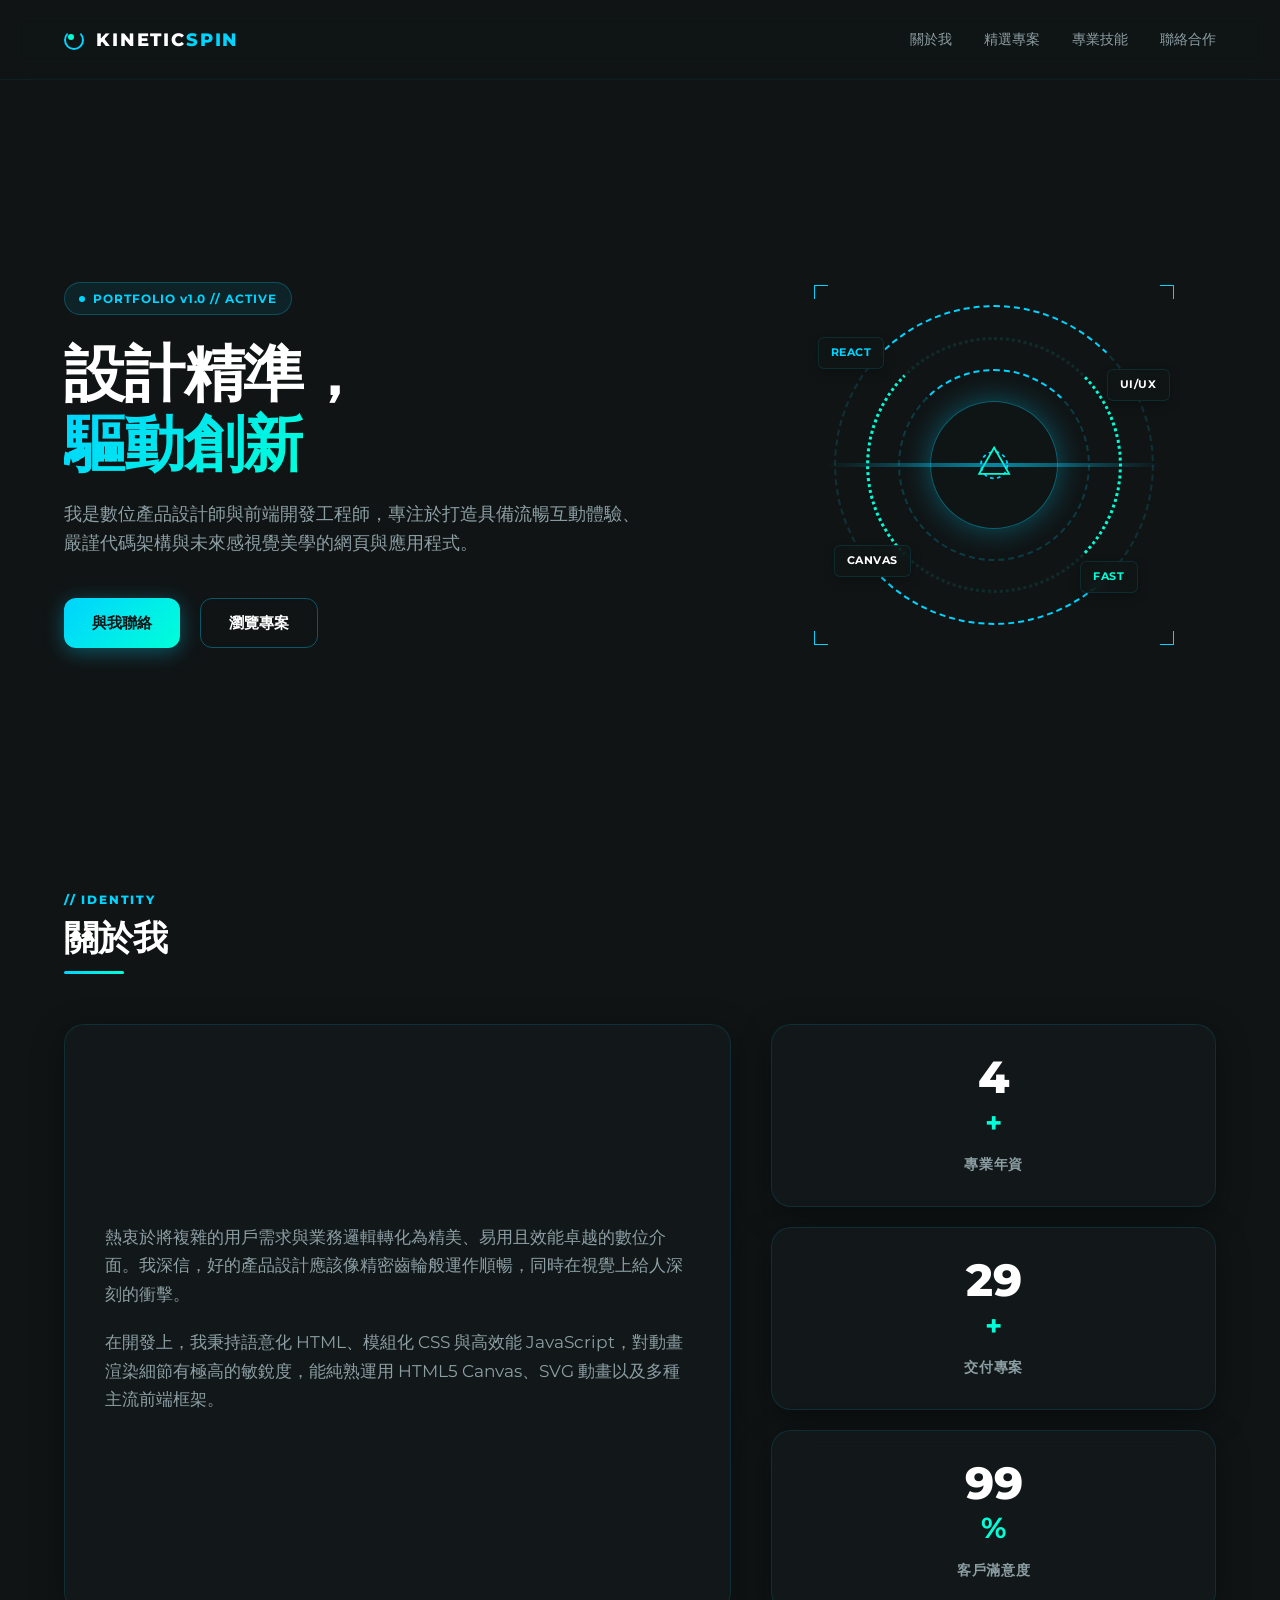
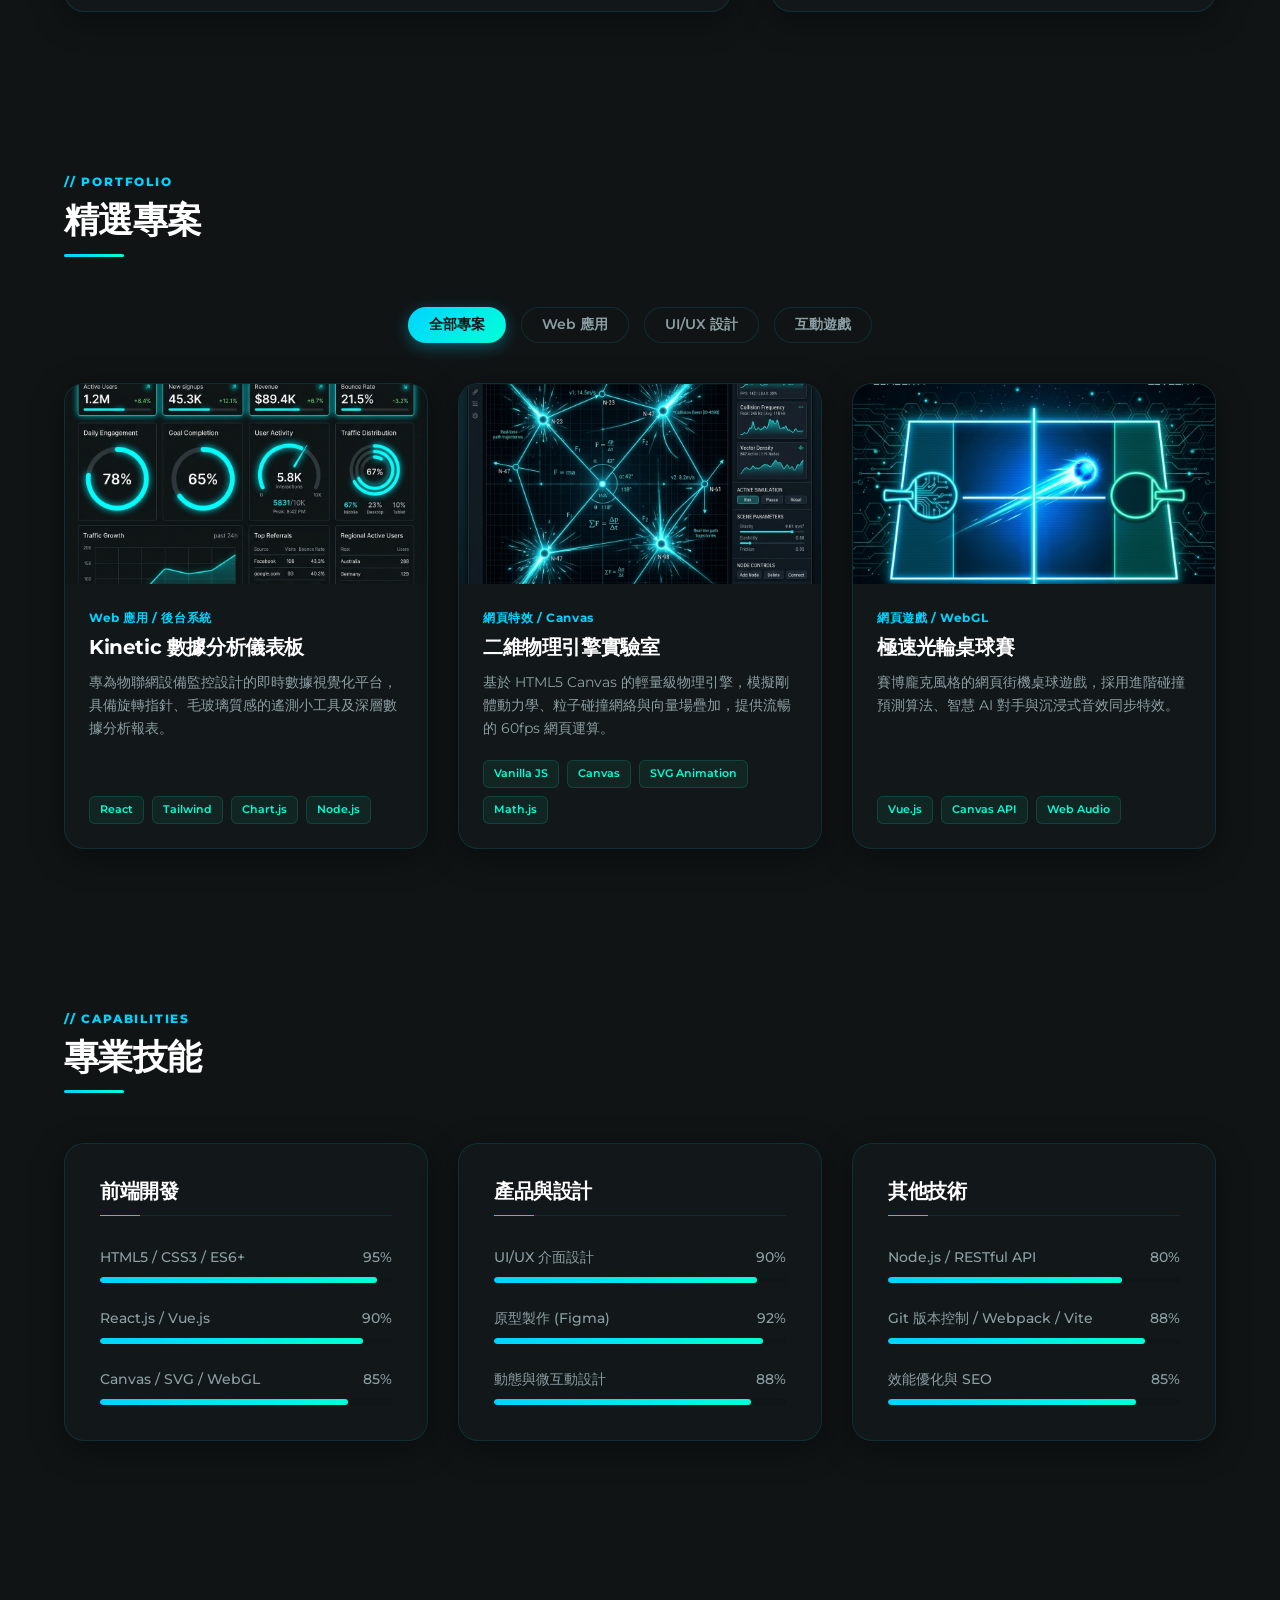
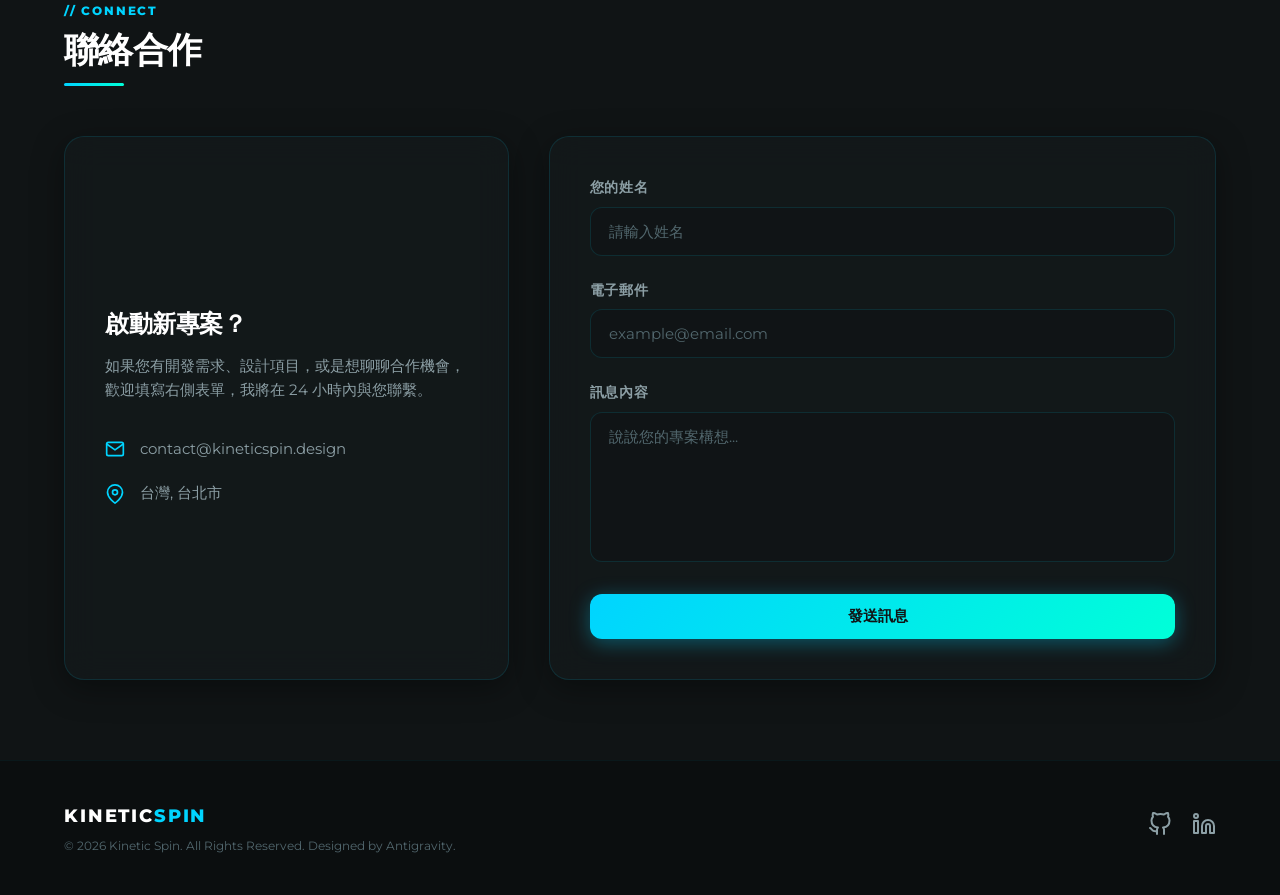
==== commit a1636308: "Add files via upload" ====
--- a/index.html
+++ b/index.html
@@ -194,14 +194,14 @@
                         <div class="project-image-wrapper">
                             <img src="./assets/project-game.png" alt="Cyber Table Tennis 專案縮圖" class="project-image">
                             <div class="project-overlay">
-                                <a href="#" class="project-link" aria-label="查看專案詳情">
+                                <a href="cyber-pingpong.html" class="project-link" aria-label="查看專案詳情">
                                     <svg width="24" height="24" viewBox="0 0 24 24" fill="none" stroke="currentColor" stroke-width="2" stroke-linecap="round" stroke-linejoin="round"><path d="M18 13v6a2 2 0 0 1-2 2H5a2 2 0 0 1-2-2V8a2 2 0 0 1 2-2h6"></path><polyline points="15 3 21 3 21 9"></polyline><line x1="10" y1="14" x2="21" y2="3"></line></svg>
                                 </a>
                             </div>
                         </div>
                         <div class="project-details">
                             <span class="project-cat">網頁遊戲 / WebGL</span>
-                            <h3 class="project-name">極速光輪桌球賽</h3>
+                            <h3 class="project-name"><a href="cyber-pingpong.html" class="project-title-link">極速光輪桌球賽</a></h3>
                             <p class="project-description">
                                 賽博龐克風格的網頁街機桌球遊戲，採用進階碰撞預測算法、智慧 AI 對手與沉浸式音效同步特效。
                             </p>
--- a/styles.css
+++ b/styles.css
@@ -763,6 +763,17 @@
     color: var(--text-primary);
 }
 
+.project-title-link {
+    color: inherit;
+    text-decoration: none;
+    transition: color var(--transition-fast);
+}
+
+.project-title-link:hover {
+    color: var(--accent-cyan);
+    text-shadow: 0 0 8px rgba(0, 212, 255, 0.4);
+}
+
 .project-description {
     font-size: 0.9rem;
     color: var(--text-secondary);
